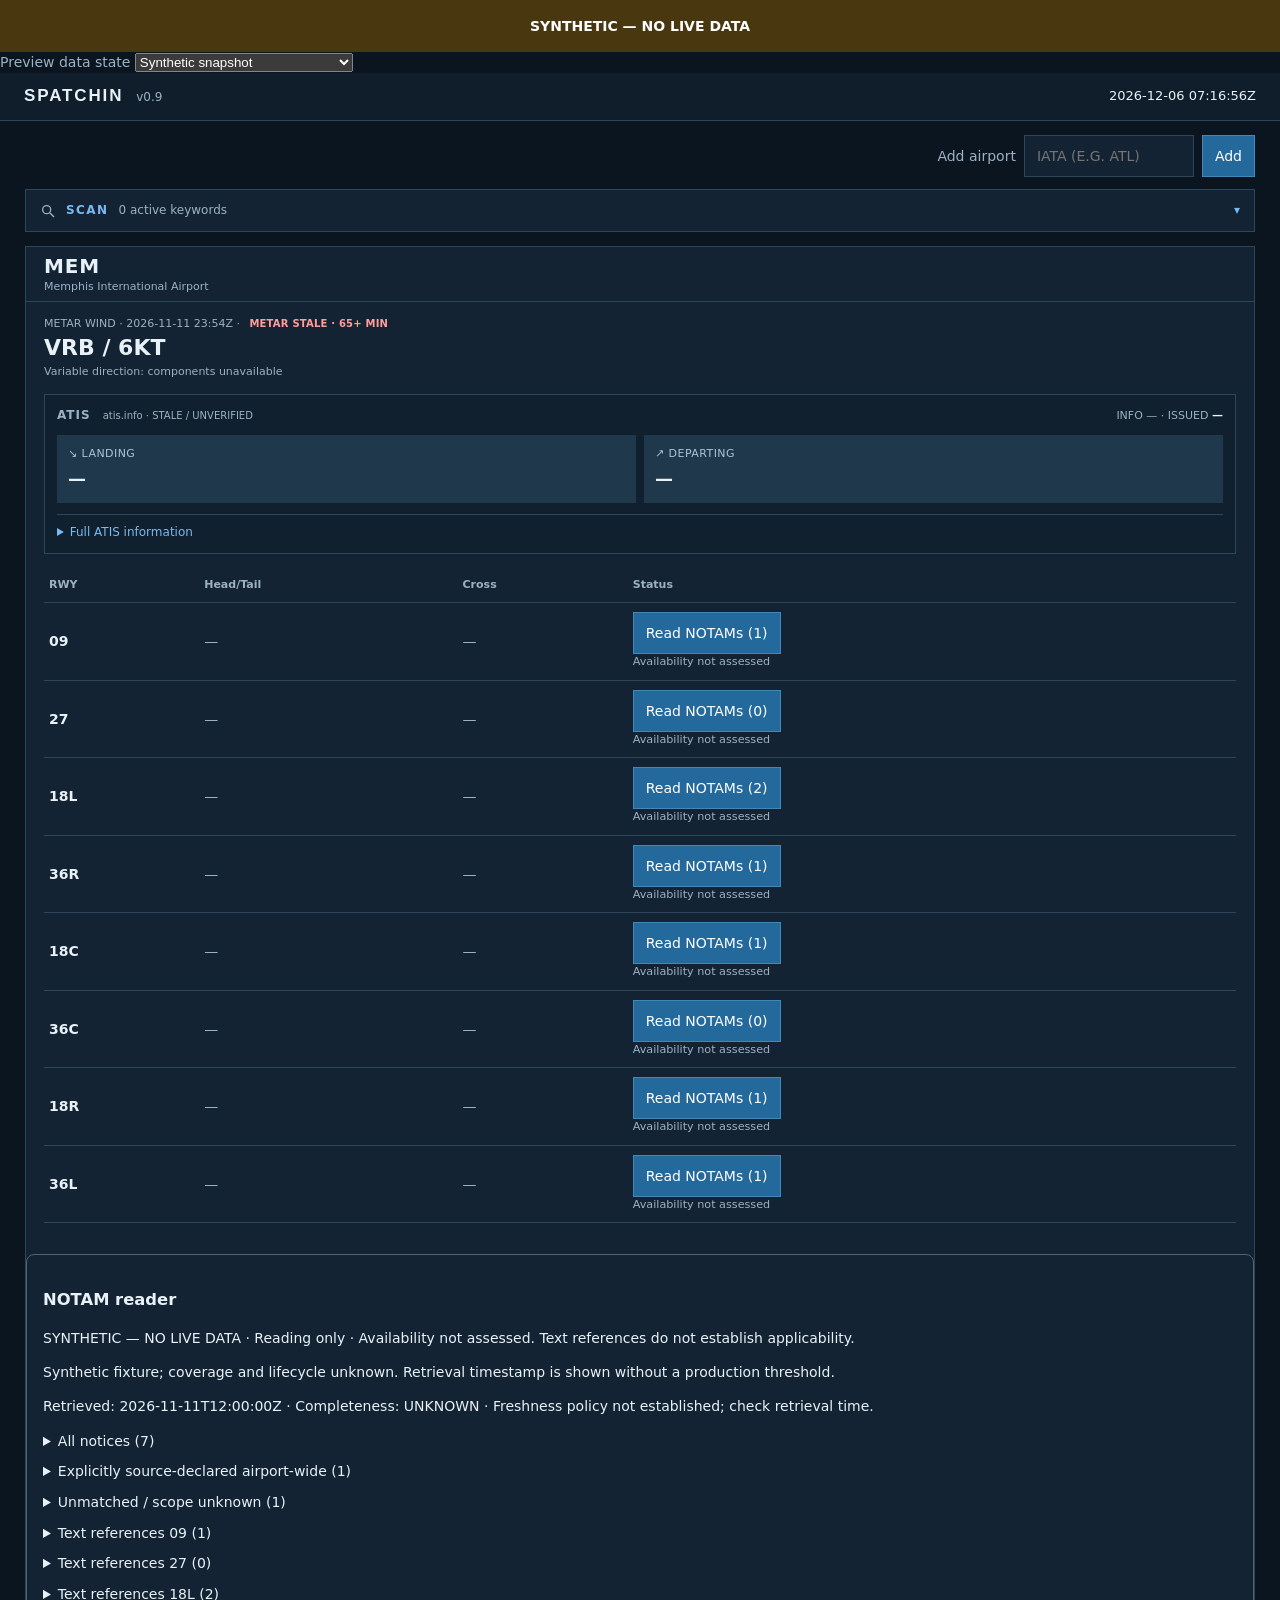
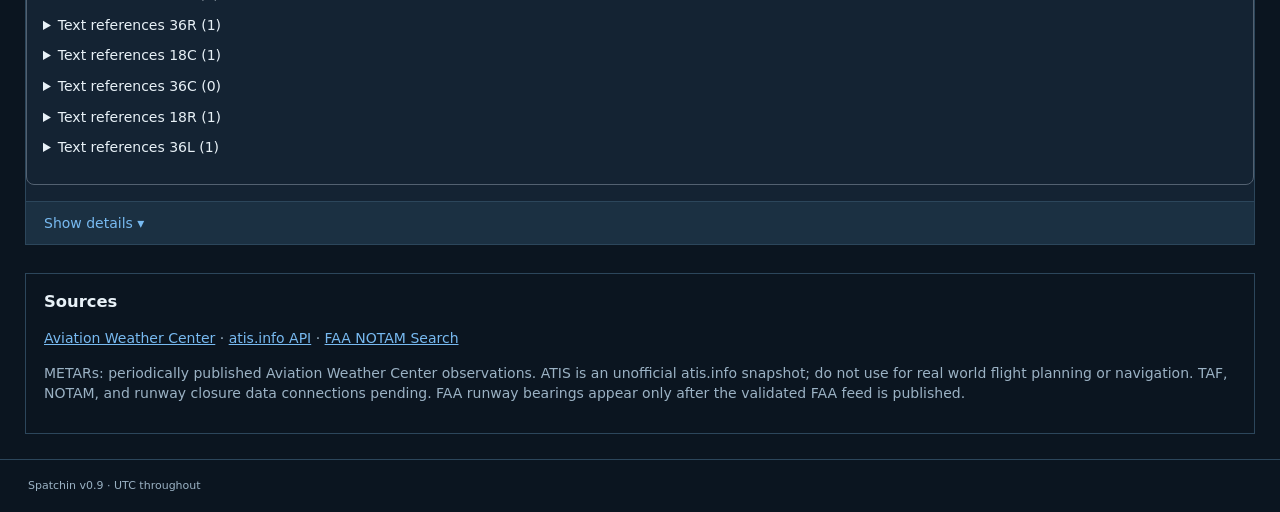
==== preview/index.html @ 21bf588a "Add NOTAM reading interface with SCAN integration" ====
<!doctype html><html lang="en"><head><base href="/"><meta charset="utf-8"><meta name="viewport" content="width=device-width,initial-scale=1"><title>Spatchin v0.9</title><link rel="stylesheet" href="styles.css"></head><body><div class="synthetic-banner">SYNTHETIC — NO LIVE DATA</div><div class="preview-controls"><label>Preview data state <select id="preview-state"><option value="snapshot">Synthetic snapshot</option><option value="stale">Source-declared stale fixture</option><option value="error">Refresh failed, retained snapshot</option><option value="unavailable">Unavailable</option></select></label></div>
<header><div class="brand"><h1><span style="font-family:Arial, Helvetica, sans-serif;font-weight:700;font-size:inherit;letter-spacing:inherit;color:inherit">SPATCHIN</span> <span class="version">v0.9</span></h1></div><div class="header-right"><div id="clock" class="clock"></div></div></header>
<main><section class="toolbar"><form id="add-form"><label for="iata">Add airport</label><input id="iata" placeholder="IATA (e.g. ATL)" maxlength="3" pattern="[A-Za-z]{3}" required><button>Add</button></form></section><section id="scan-toolbar" class="scan-toolbar" aria-label="SCAN global search and highlight" data-scan-ignore>
<button id="scan-toggle" class="scan-toggle" type="button" aria-expanded="false" aria-controls="scan-panel"><svg aria-hidden="true" width="16" height="16" viewBox="0 0 24 24" fill="none" stroke="currentColor" stroke-width="2"><circle cx="10" cy="10" r="6"></circle><path d="m15 15 6 6"></path></svg><span class="scan-title">SCAN</span><span id="scan-keyword-count">0 active keywords</span><span id="scan-indicator" aria-hidden="true">▾</span></button>
<div id="scan-panel" class="scan-panel" hidden>
<input id="scan-terms" type="search" aria-label="SCAN keywords" placeholder="Keywords, separated by commas" aria-describedby="scan-help" autocomplete="off">
<label><input id="scan-enabled" type="checkbox" checked> Highlight</label>
<label><input id="scan-case" type="checkbox"> Case sensitive</label>
<div class="scan-navigation"><button id="scan-prev" type="button" aria-label="Previous SCAN match">Previous</button><button id="scan-next" type="button" aria-label="Next SCAN match">Next</button><output id="scan-count" role="status" aria-live="polite" aria-atomic="true">0 matches</output></div>
<div id="scan-help" class="scan-help">Search all dashboard text · Enter: next · Shift+Enter: previous</div>
<div id="scan-legend" class="scan-legend" aria-label="Keyword colors"></div>
</div>
</section><div id="cards" class="cards"></div><section class="sources"><h3>Sources</h3><p><a href="https://aviationweather.gov/" target="_blank" rel="noopener">Aviation Weather Center</a> · <a href="https://atis.info/api">atis.info API</a> · <a href="https://notams.aim.faa.gov/notamSearch/" target="_blank" rel="noopener">FAA NOTAM Search</a></p><p>METARs: periodically published Aviation Weather Center observations. ATIS is an unofficial atis.info snapshot; do not use for real world flight planning or navigation. TAF, NOTAM, and runway closure data connections pending. FAA runway bearings appear only after the validated FAA feed is published.</p></section></main><footer>Spatchin v0.9 · UTC throughout</footer><script src="preview/fixtures.js"></script><script src="notam-reader.js"></script><script src="app.js"></script><script src="scan.js"></script><script src="preview/controls.js"></script></body></html>
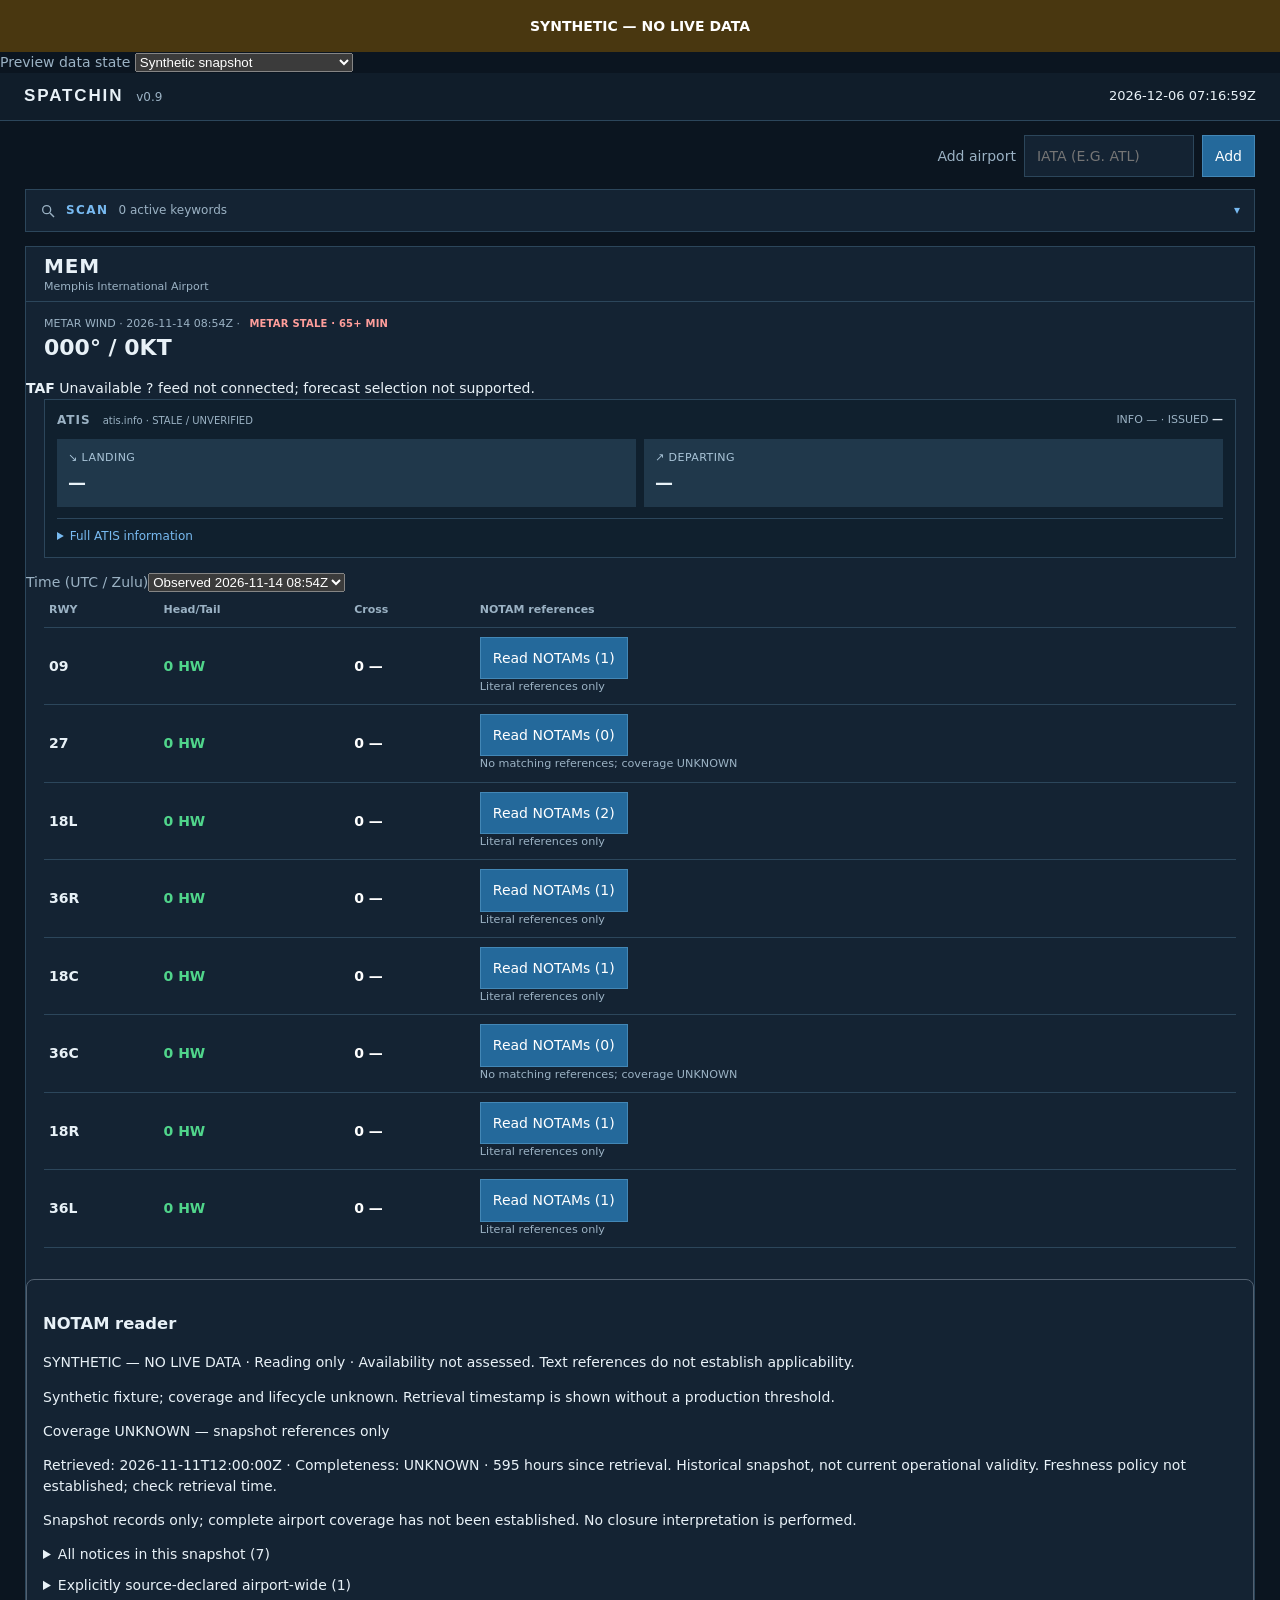
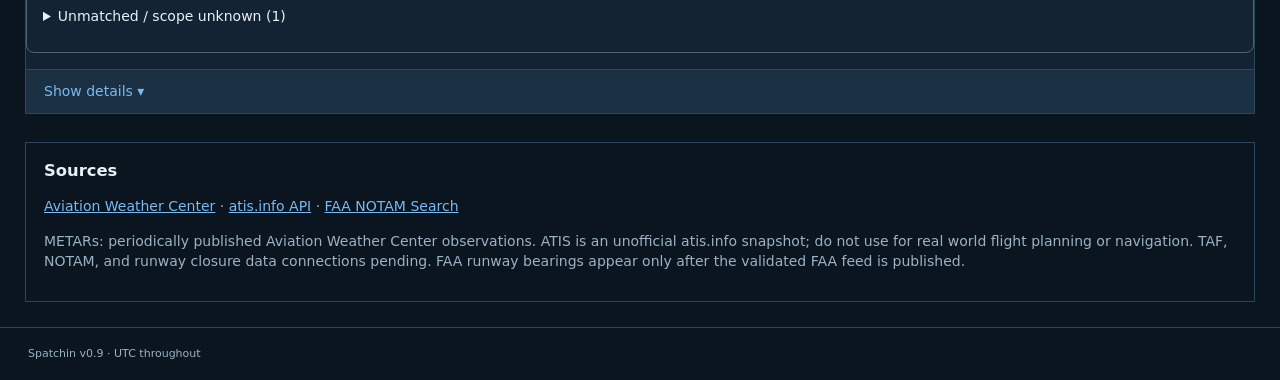
==== commit 28a68870: "Add literal runway NOTAM tables and independent observed UTC controls" ====
--- a/preview/index.html
+++ b/preview/index.html
@@ -1,6 +1,6 @@
 <!doctype html><html lang="en"><head><base href="/"><meta charset="utf-8"><meta name="viewport" content="width=device-width,initial-scale=1"><title>Spatchin v0.9</title><link rel="stylesheet" href="styles.css"></head><body><div class="synthetic-banner">SYNTHETIC — NO LIVE DATA</div><div class="preview-controls"><label>Preview data state <select id="preview-state"><option value="snapshot">Synthetic snapshot</option><option value="stale">Source-declared stale fixture</option><option value="error">Refresh failed, retained snapshot</option><option value="unavailable">Unavailable</option></select></label></div>
 <header><div class="brand"><h1><span style="font-family:Arial, Helvetica, sans-serif;font-weight:700;font-size:inherit;letter-spacing:inherit;color:inherit">SPATCHIN</span> <span class="version">v0.9</span></h1></div><div class="header-right"><div id="clock" class="clock"></div></div></header>
-<main><section class="toolbar"><form id="add-form"><label for="iata">Add airport</label><input id="iata" placeholder="IATA (e.g. ATL)" maxlength="3" pattern="[A-Za-z]{3}" required><button>Add</button></form></section><section id="scan-toolbar" class="scan-toolbar" aria-label="SCAN global search and highlight" data-scan-ignore>
+<main><section class="toolbar"><form id="add-form"><label for="iata">Add airport</label><input id="iata" list="airport-options" placeholder="IATA (e.g. ATL)" maxlength="3" pattern="[A-Za-z]{3}" required><datalist id="airport-options"></datalist><button>Add</button></form></section><section id="scan-toolbar" class="scan-toolbar" aria-label="SCAN global search and highlight" data-scan-ignore>
 <button id="scan-toggle" class="scan-toggle" type="button" aria-expanded="false" aria-controls="scan-panel"><svg aria-hidden="true" width="16" height="16" viewBox="0 0 24 24" fill="none" stroke="currentColor" stroke-width="2"><circle cx="10" cy="10" r="6"></circle><path d="m15 15 6 6"></path></svg><span class="scan-title">SCAN</span><span id="scan-keyword-count">0 active keywords</span><span id="scan-indicator" aria-hidden="true">▾</span></button>
 <div id="scan-panel" class="scan-panel" hidden>
 <input id="scan-terms" type="search" aria-label="SCAN keywords" placeholder="Keywords, separated by commas" aria-describedby="scan-help" autocomplete="off">
@@ -10,4 +10,4 @@
 <div id="scan-help" class="scan-help">Search all dashboard text · Enter: next · Shift+Enter: previous</div>
 <div id="scan-legend" class="scan-legend" aria-label="Keyword colors"></div>
 </div>
-</section><div id="cards" class="cards"></div><section class="sources"><h3>Sources</h3><p><a href="https://aviationweather.gov/" target="_blank" rel="noopener">Aviation Weather Center</a> · <a href="https://atis.info/api">atis.info API</a> · <a href="https://notams.aim.faa.gov/notamSearch/" target="_blank" rel="noopener">FAA NOTAM Search</a></p><p>METARs: periodically published Aviation Weather Center observations. ATIS is an unofficial atis.info snapshot; do not use for real world flight planning or navigation. TAF, NOTAM, and runway closure data connections pending. FAA runway bearings appear only after the validated FAA feed is published.</p></section></main><footer>Spatchin v0.9 · UTC throughout</footer><script src="preview/fixtures.js"></script><script src="notam-reader.js"></script><script src="app.js"></script><script src="scan.js"></script><script src="preview/controls.js"></script></body></html>
+</section><div id="cards" class="cards"></div><section class="sources"><h3>Sources</h3><p><a href="https://aviationweather.gov/" target="_blank" rel="noopener">Aviation Weather Center</a> · <a href="https://atis.info/api">atis.info API</a> · <a href="https://notams.aim.faa.gov/notamSearch/" target="_blank" rel="noopener">FAA NOTAM Search</a></p><p>METARs: periodically published Aviation Weather Center observations. ATIS is an unofficial atis.info snapshot; do not use for real world flight planning or navigation. TAF, NOTAM, and runway closure data connections pending. FAA runway bearings appear only after the validated FAA feed is published.</p></section></main><footer>Spatchin v0.9 · UTC throughout</footer><script src="preview/fixtures.js"></script><script src="notam-reader.js"></script><script src="airport-catalog.js"></script><script src="app.js"></script><script src="scan.js"></script><script src="preview/controls.js"></script></body></html>
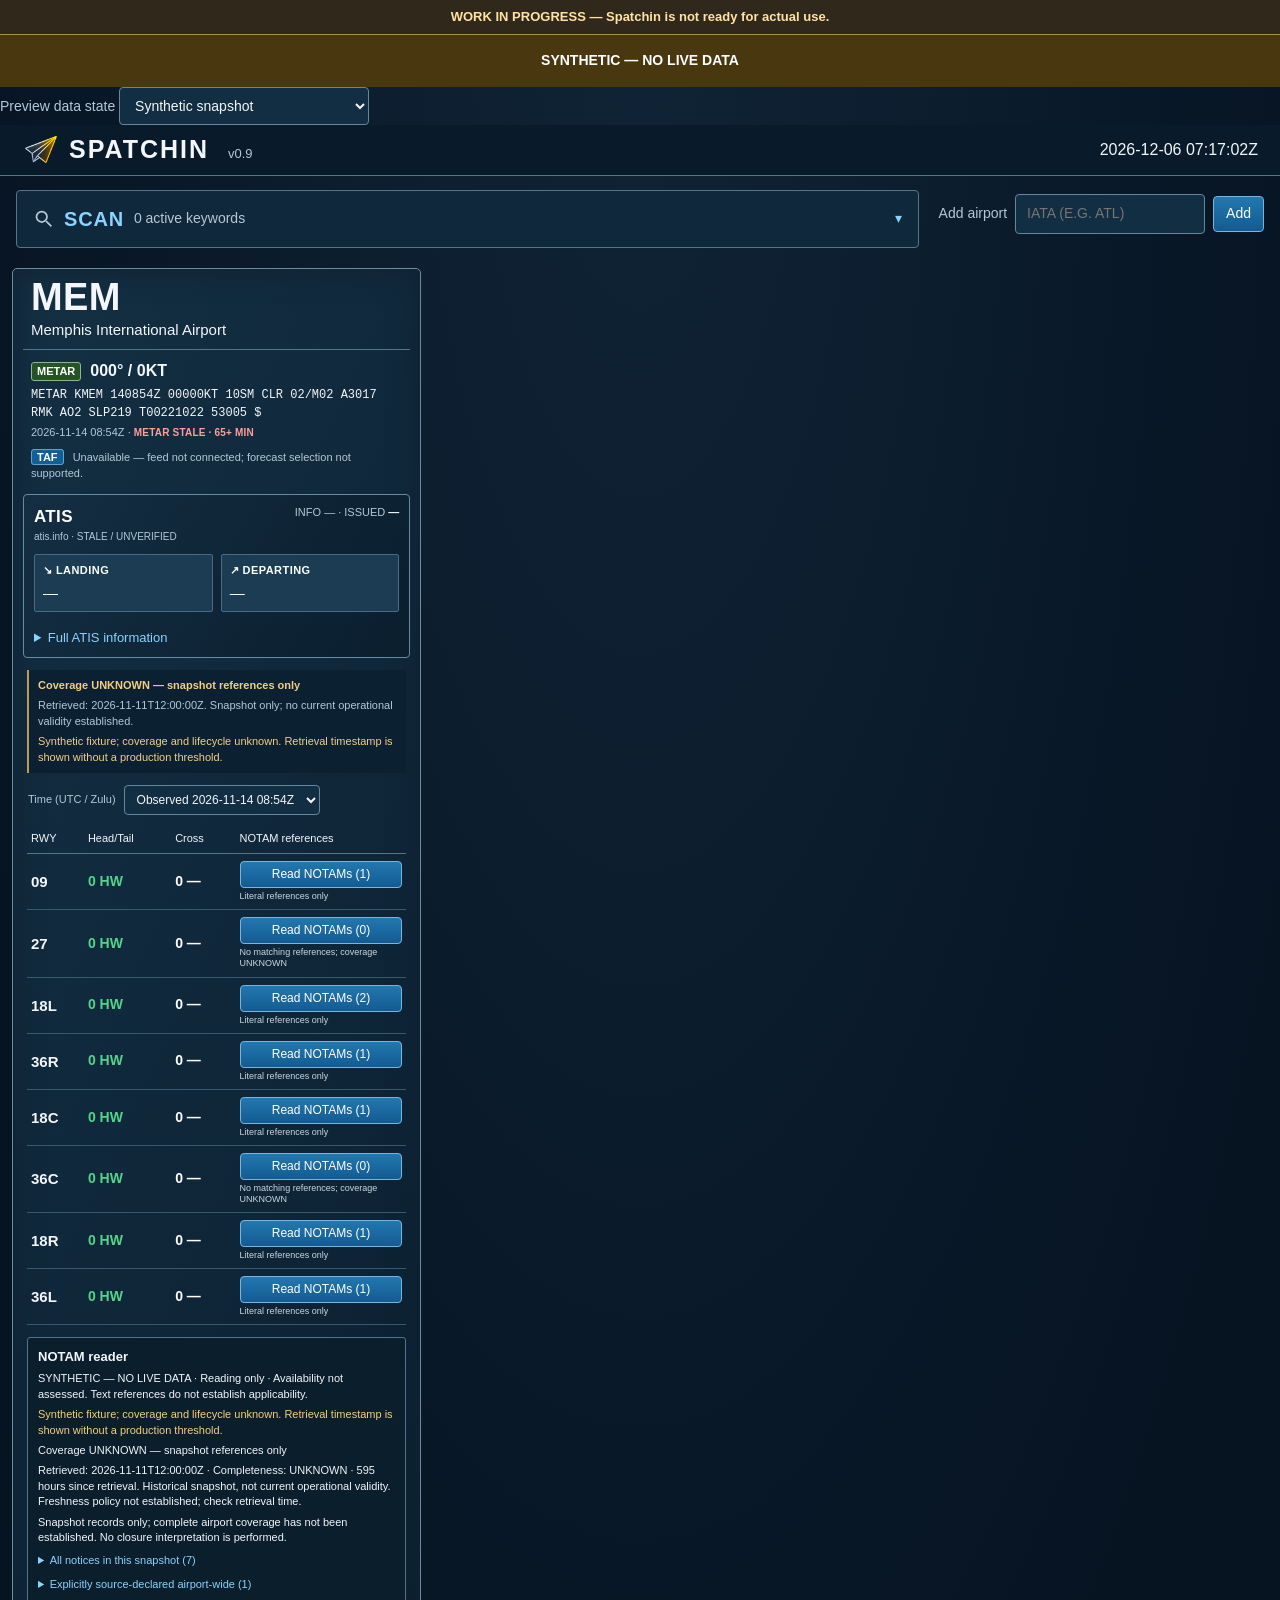
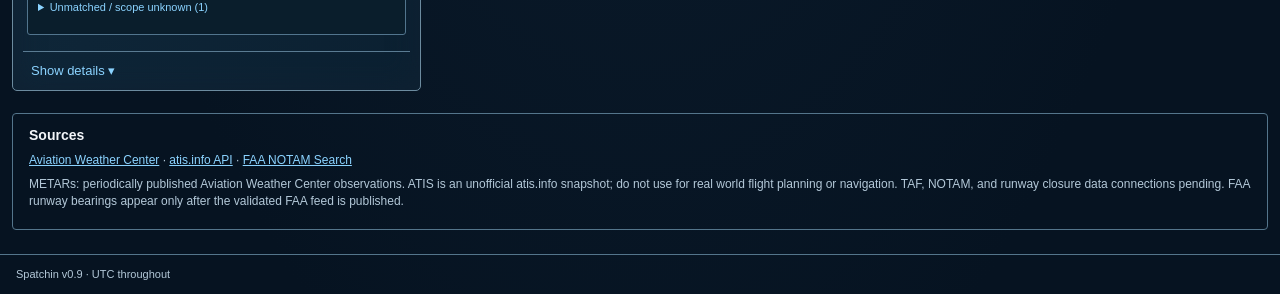
==== commit a7deefbf: "Apply approved dashboard layout and preserve official branding assets" ====
--- a/preview/index.html
+++ b/preview/index.html
@@ -1,6 +1,6 @@
-<!doctype html><html lang="en"><head><base href="/"><meta charset="utf-8"><meta name="viewport" content="width=device-width,initial-scale=1"><title>Spatchin v0.9</title><link rel="stylesheet" href="styles.css"></head><body><div class="synthetic-banner">SYNTHETIC — NO LIVE DATA</div><div class="preview-controls"><label>Preview data state <select id="preview-state"><option value="snapshot">Synthetic snapshot</option><option value="stale">Source-declared stale fixture</option><option value="error">Refresh failed, retained snapshot</option><option value="unavailable">Unavailable</option></select></label></div>
-<header><div class="brand"><h1><span style="font-family:Arial, Helvetica, sans-serif;font-weight:700;font-size:inherit;letter-spacing:inherit;color:inherit">SPATCHIN</span> <span class="version">v0.9</span></h1></div><div class="header-right"><div id="clock" class="clock"></div></div></header>
-<main><section class="toolbar"><form id="add-form"><label for="iata">Add airport</label><input id="iata" list="airport-options" placeholder="IATA (e.g. ATL)" maxlength="3" pattern="[A-Za-z]{3}" required><datalist id="airport-options"></datalist><button>Add</button></form></section><section id="scan-toolbar" class="scan-toolbar" aria-label="SCAN global search and highlight" data-scan-ignore>
+<!doctype html><html lang="en"><head><base href="/"><meta charset="utf-8"><meta name="viewport" content="width=device-width,initial-scale=1"><title>Spatchin v0.9</title><link rel="icon" type="image/png" sizes="16x16" href="assets/branding/logo-16.png"><link rel="icon" type="image/png" sizes="32x32" href="assets/branding/logo-32.png"><link rel="apple-touch-icon" sizes="180x180" href="assets/branding/logo-180.png"><link rel="stylesheet" href="styles.css"><link rel="stylesheet" href="dashboard.css"></head><body><div class="wip-banner" role="note">WORK IN PROGRESS — Spatchin is not ready for actual use.</div><div class="synthetic-banner">SYNTHETIC — NO LIVE DATA</div><div class="preview-controls"><label>Preview data state <select id="preview-state"><option value="snapshot">Synthetic snapshot</option><option value="stale">Source-declared stale fixture</option><option value="error">Refresh failed, retained snapshot</option><option value="unavailable">Unavailable</option></select></label></div>
+<header><div class="brand"><img class="brand-logo" src="assets/branding/logo-64.png" srcset="assets/branding/logo-64.png 1x, assets/branding/logo-128.png 2x" width="38" height="38" alt=""><h1><span style="font-family:Arial, Helvetica, sans-serif;font-weight:700;font-size:inherit;letter-spacing:inherit;color:inherit">SPATCHIN</span> <span class="version">v0.9</span></h1></div><div class="header-right"><div id="clock" class="clock"></div></div></header>
+<main><div class="dashboard-controls"><section id="scan-toolbar" class="scan-toolbar" aria-label="SCAN global search and highlight" data-scan-ignore>
 <button id="scan-toggle" class="scan-toggle" type="button" aria-expanded="false" aria-controls="scan-panel"><svg aria-hidden="true" width="16" height="16" viewBox="0 0 24 24" fill="none" stroke="currentColor" stroke-width="2"><circle cx="10" cy="10" r="6"></circle><path d="m15 15 6 6"></path></svg><span class="scan-title">SCAN</span><span id="scan-keyword-count">0 active keywords</span><span id="scan-indicator" aria-hidden="true">▾</span></button>
 <div id="scan-panel" class="scan-panel" hidden>
 <input id="scan-terms" type="search" aria-label="SCAN keywords" placeholder="Keywords, separated by commas" aria-describedby="scan-help" autocomplete="off">
@@ -10,4 +10,4 @@
 <div id="scan-help" class="scan-help">Search all dashboard text · Enter: next · Shift+Enter: previous</div>
 <div id="scan-legend" class="scan-legend" aria-label="Keyword colors"></div>
 </div>
-</section><div id="cards" class="cards"></div><section class="sources"><h3>Sources</h3><p><a href="https://aviationweather.gov/" target="_blank" rel="noopener">Aviation Weather Center</a> · <a href="https://atis.info/api">atis.info API</a> · <a href="https://notams.aim.faa.gov/notamSearch/" target="_blank" rel="noopener">FAA NOTAM Search</a></p><p>METARs: periodically published Aviation Weather Center observations. ATIS is an unofficial atis.info snapshot; do not use for real world flight planning or navigation. TAF, NOTAM, and runway closure data connections pending. FAA runway bearings appear only after the validated FAA feed is published.</p></section></main><footer>Spatchin v0.9 · UTC throughout</footer><script src="preview/fixtures.js"></script><script src="notam-reader.js"></script><script src="airport-catalog.js"></script><script src="app.js"></script><script src="scan.js"></script><script src="preview/controls.js"></script></body></html>
+</section><section class="toolbar"><form id="add-form"><label for="iata">Add airport</label><input id="iata" list="airport-options" placeholder="IATA (e.g. ATL)" maxlength="3" pattern="[A-Za-z]{3}" required><datalist id="airport-options"></datalist><button>Add</button></form></section></div><div id="cards" class="cards"></div><section class="sources"><h3>Sources</h3><p><a href="https://aviationweather.gov/" target="_blank" rel="noopener">Aviation Weather Center</a> · <a href="https://atis.info/api">atis.info API</a> · <a href="https://notams.aim.faa.gov/notamSearch/" target="_blank" rel="noopener">FAA NOTAM Search</a></p><p>METARs: periodically published Aviation Weather Center observations. ATIS is an unofficial atis.info snapshot; do not use for real world flight planning or navigation. TAF, NOTAM, and runway closure data connections pending. FAA runway bearings appear only after the validated FAA feed is published.</p></section></main><footer>Spatchin v0.9 · UTC throughout</footer><script src="preview/fixtures.js"></script><script src="notam-reader.js"></script><script src="airport-catalog.js"></script><script src="app.js"></script><script src="scan.js"></script><script src="preview/controls.js"></script></body></html>
